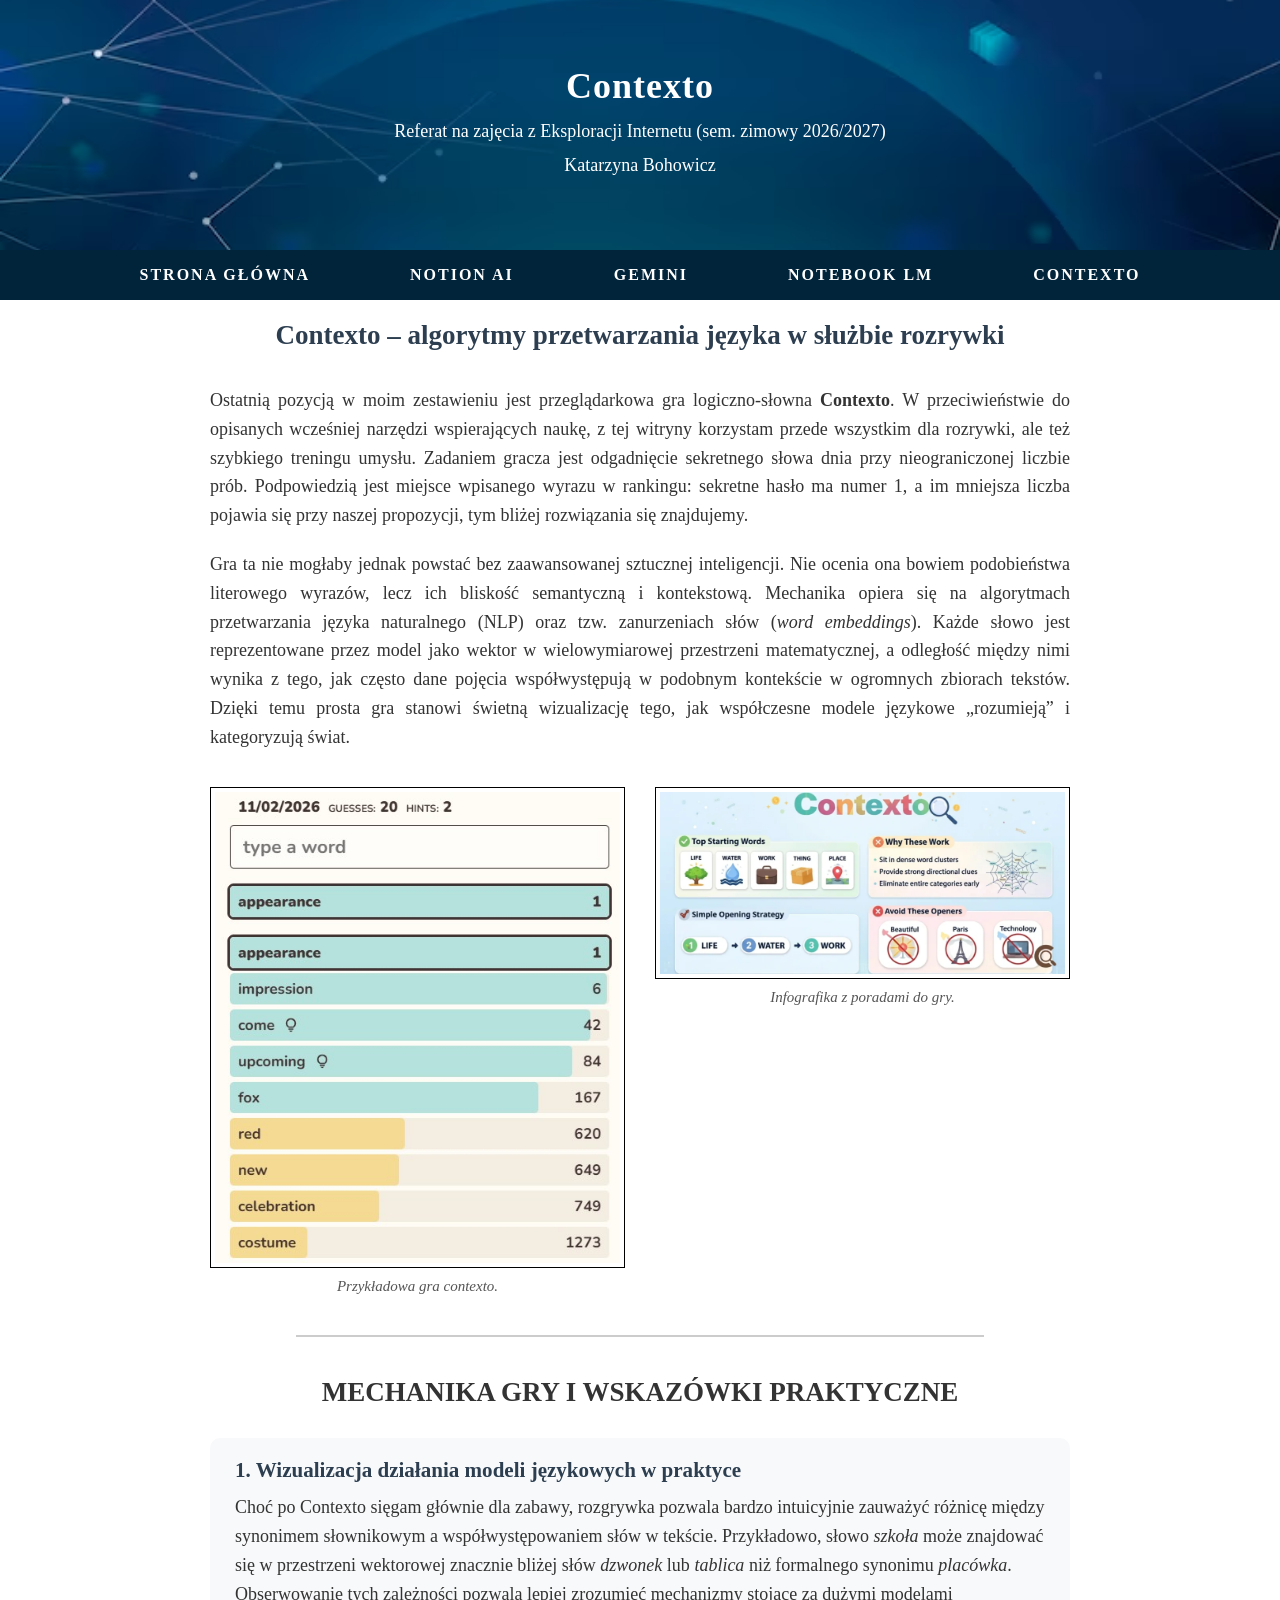
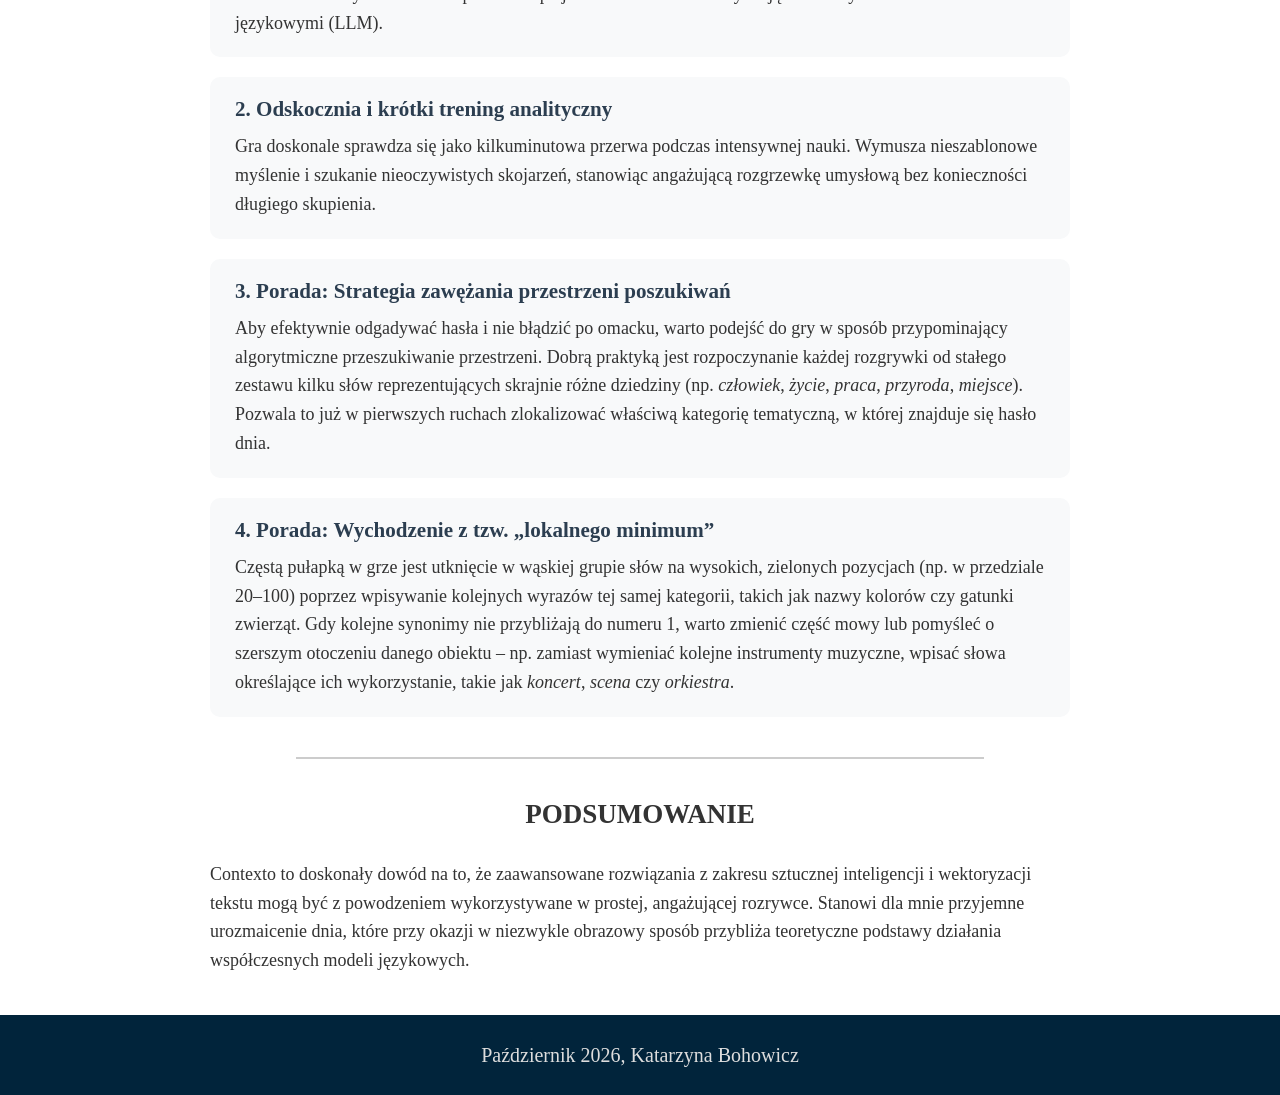
==== contexto.html @ a434a76b "Add files via upload" ====
<!DOCTYPE html>
<html lang="pl">
<head>
    <meta charset="UTF-8">
    <title>Contexto</title>
    <link rel="stylesheet" href="style.css">
</head>
<body>
<header>
    <div class="header-img">
        <div class="header-text">
            <h1>Contexto</h1>
            <p>Referat na zajęcia z Eksploracji Internetu (sem. zimowy 2026/2027)</p>
            <p>Katarzyna Bohowicz</p>
        </div>
    </div>
</header>

<nav class="nav">
    <ul>
        <li class="nav-item"><a href="index.html">Strona Główna</a></li>
        <li class="nav-item"><a href="notionai.html">Notion AI</a></li>
        <li class="nav-item"><a href="gemini.html">Gemini</a></li>
        <li class="nav-item"><a href="notebooklm.html">Notebook LM</a></li>
        <li class="nav-item"><a href="contexto.html">Contexto</a></li>
    </ul>
</nav>

<main class="content-section">
  
    <section class="intro">
        <h1>Contexto – algorytmy przetwarzania języka w służbie rozrywki</h1>
        
        <p>
            Ostatnią pozycją w moim zestawieniu jest przeglądarkowa gra logiczno-słowna <strong>Contexto</strong>. W przeciwieństwie do opisanych wcześniej narzędzi wspierających naukę, z tej witryny korzystam przede wszystkim dla rozrywki, ale też szybkiego treningu umysłu. Zadaniem gracza jest odgadnięcie sekretnego słowa dnia przy nieograniczonej liczbie prób. Podpowiedzią jest miejsce wpisanego wyrazu w rankingu: sekretne hasło ma numer 1, a im mniejsza liczba pojawia się przy naszej propozycji, tym bliżej rozwiązania się znajdujemy.
        </p>
        <p>
            Gra ta nie mogłaby jednak powstać bez zaawansowanej sztucznej inteligencji. Nie ocenia ona bowiem podobieństwa literowego wyrazów, lecz ich bliskość semantyczną i kontekstową. Mechanika opiera się na algorytmach przetwarzania języka naturalnego (NLP) oraz tzw. zanurzeniach słów (<i>word embeddings</i>). Każde słowo jest reprezentowane przez model jako wektor w wielowymiarowej przestrzeni matematycznej, a odległość między nimi wynika z tego, jak często dane pojęcia współwystępują w podobnym kontekście w ogromnych zbiorach tekstów. Dzięki temu prosta gra stanowi świetną wizualizację tego, jak współczesne modele językowe „rozumieją” i kategoryzują świat.
        </p>

        <!-- Pozioma galeria zdjęć pod tekstem -->

        <div class="inline-gallery">
            <figure class="inline-gallery-item">
                <img src="contextogra.jpg" class="styled-image">
                <figcaption>Przykładowa gra contexto.</figcaption>
            </figure>
            <figure class="inline-gallery-item">
                <img src="contextoopening.jpg" class="styled-image">
                <figcaption>Infografika z poradami do gry.</figcaption>
            </figure>
        </div>
    </section>

    <hr class="divider">

    <section class="examples">
        <h2>Mechanika gry i wskazówki praktyczne</h2>
        
        <div class="example-card">
            <h3>1. Wizualizacja działania modeli językowych w praktyce</h3>
            <p>Choć po Contexto sięgam głównie dla zabawy, rozgrywka pozwala bardzo intuicyjnie zauważyć różnicę między synonimem słownikowym a współwystępowaniem słów w tekście. Przykładowo, słowo <i>szkoła</i> może znajdować się w przestrzeni wektorowej znacznie bliżej słów <i>dzwonek</i> lub <i>tablica</i> niż formalnego synonimu <i>placówka</i>. Obserwowanie tych zależności pozwala lepiej zrozumieć mechanizmy stojące za dużymi modelami językowymi (LLM).</p>
        </div>

        <div class="example-card">
            <h3>2. Odskocznia i krótki trening analityczny</h3>
            <p>Gra doskonale sprawdza się jako kilkuminutowa przerwa podczas intensywnej nauki. Wymusza nieszablonowe myślenie i szukanie nieoczywistych skojarzeń, stanowiąc angażującą rozgrzewkę umysłową bez konieczności długiego skupienia.</p>
        </div>

        <div class="example-card">
            <h3>3. Porada: Strategia zawężania przestrzeni poszukiwań</h3>
            <p>Aby efektywnie odgadywać hasła i nie błądzić po omacku, warto podejść do gry w sposób przypominający algorytmiczne przeszukiwanie przestrzeni. Dobrą praktyką jest rozpoczynanie każdej rozgrywki od stałego zestawu kilku słów reprezentujących skrajnie różne dziedziny (np. <i>człowiek</i>, <i>życie</i>, <i>praca</i>, <i>przyroda</i>, <i>miejsce</i>). Pozwala to już w pierwszych ruchach zlokalizować właściwą kategorię tematyczną, w której znajduje się hasło dnia.</p>
        </div>

        <div class="example-card">
            <h3>4. Porada: Wychodzenie z tzw. „lokalnego minimum”</h3>
            <p>Częstą pułapką w grze jest utknięcie w wąskiej grupie słów na wysokich, zielonych pozycjach (np. w przedziale 20–100) poprzez wpisywanie kolejnych wyrazów tej samej kategorii, takich jak nazwy kolorów czy gatunki zwierząt. Gdy kolejne synonimy nie przybliżają do numeru 1, warto zmienić część mowy lub pomyśleć o szerszym otoczeniu danego obiektu – np. zamiast wymieniać kolejne instrumenty muzyczne, wpisać słowa określające ich wykorzystanie, takie jak <i>koncert</i>, <i>scena</i> czy <i>orkiestra</i>.</p>
        </div>
    </section>

    <hr class="divider">

    <section class="summary">
        <h2>Podsumowanie</h2>
        <p>Contexto to doskonały dowód na to, że zaawansowane rozwiązania z zakresu sztucznej inteligencji i wektoryzacji tekstu mogą być z powodzeniem wykorzystywane w prostej, angażującej rozrywce. Stanowi dla mnie przyjemne urozmaicenie dnia, które przy okazji w niezwykle obrazowy sposób przybliża teoretyczne podstawy działania współczesnych modeli językowych.</p>
    </section>

</main>

<footer>
    <p>Październik 2026, Katarzyna Bohowicz</p>
</footer>
</body>
</html>
---- style.css ----
* {
  box-sizing: border-box;
  margin: 0;
  padding: 0;
}

body {
  font-family: 'Cambria', Georgia, serif;
  font-size: 18px;
  color: #333;
}

/* =========================================
   1. NAGŁÓWEK (HEADER) I NAWIGACJA
   ========================================= */
.header-img {
  position: relative;
  height: 250px;
  background-image: url('background.jpg');
  background-size: cover;
  background-position: 0 50%;
}

.header-text {
  position: absolute;
  text-align: center;
  top: 50%;
  left: 50%;
  transform: translate(-50%, -50%);
  color: #fff;
  z-index: 5;
  width: 90%;
}

.header-text h1 {
  margin-bottom: 10px;
  letter-spacing: 1px;
}

.header-text p {
  margin-bottom: 5px;
}

.nav {
  height: 50px;
  background-color: #01243b;
  text-align: center;
  line-height: 50px;
  font-size: 0;
}

.nav-item {
  display: inline-block;
}

.nav-item a {
  padding: 0 50px;
  color: #fff;
  text-decoration: none;
  text-transform: uppercase;
  font-weight: bold;
  font-size: 16px;
  letter-spacing: 2px;
  transition: color 0.3s;
}

.nav-item a:hover {
  color: #69b7f7;
}

/* =========================================
   2. USTAWIENIA GŁÓWNE I TYPOGRAFIA
   ========================================= */
main {
  margin: 50px auto;
  max-width: 1200px;
  width: 90%;
}

main h2 {
  margin-bottom: 30px;
  text-transform: uppercase;
  text-align: center;
}

p {
  margin-bottom: 20px;
  line-height: 1.6;
}

.divider {
  border: none;
  border-top: 2px solid #cccccc;
  margin: 40px auto;
  width: 80%;
}

/* =========================================
   3. STRONA GŁÓWNA (WSTĘP I KAFELKI)
   ========================================= */
.introduction {
  text-align: justify;
  margin: 10px auto;
  max-width: 900px;
}

.ai-gallery-section {
  text-align: center;
  margin: 40px auto;
}

.gallery-grid {
  display: flex;
  justify-content: center;
  gap: 25px;
  flex-wrap: wrap;
  margin-top: 20px;
}

.gallery-item {
  text-decoration: none;
  color: #333;
  background-color: #f9f9f9;
  border-radius: 12px;
  padding: 15px;
  box-shadow: 0 4px 8px rgba(0, 0, 0, 0.1);
  transition: transform 0.3s ease, box-shadow 0.3s ease;
}

.gallery-item img {
  width: 220px;
  height: 150px;
  object-fit: cover;
  border-radius: 8px;
}

.gallery-item h3 {
  margin: 15px 0 0 0;
  font-size: 20px;
}

.gallery-item:hover {
  transform: scale(1.05);
  box-shadow: 0 10px 15px rgba(0, 0, 0, 0.15);
}

/* =========================================
   4. PODSTRONY REFERATU I GALERIA W TEKŚCIE
   ========================================= */
.content-section {
  max-width: 900px;
  margin: 0 auto;
  padding: 20px;
}

.intro p {
  text-align: justify;
}

.intro h1 {
  text-align: center;
  color: #2c3e50;
  margin-bottom: 35px;
}

/* Nowa, pozioma galeria na zrzuty ekranu pod tekstem */
.inline-gallery {
  display: flex;
  justify-content: center;
  align-items: flex-start;
  gap: 30px;
  margin: 35px 0 15px 0;
  flex-wrap: wrap;
}

.inline-gallery-item {
  flex: 1;
  min-width: 280px;
  max-width: 420px;
  text-align: center;
}

.styled-image {
  display: block;
  margin: 0 auto;
  border: 1px solid #000;
  max-width: 100%;
  height: auto;
  padding: 4px;
  background-color: #fff;
}

.inline-gallery-item figcaption {
  margin-top: 10px;
  font-size: 15px;
  color: #555;
  font-style: italic;
}

.example-card {
  background-color: #f8f9fa;
  padding: 20px 25px;
  margin-bottom: 20px;
  border-radius: 10px;
}

.example-card h3 {
  margin-top: 0;
  margin-bottom: 10px;
  color: #2c3e50;
}

.example-card p {
  margin-bottom: 0;
}

/* =========================================
   5. STOPKA (FOOTER)
   ========================================= */
footer {
  height: 80px;
  color: #ddd;
  background-color: #01243b;
  text-align: center;
  font-size: 20px;
}

footer p {
  margin-bottom: 0;
  line-height: 80px;
}
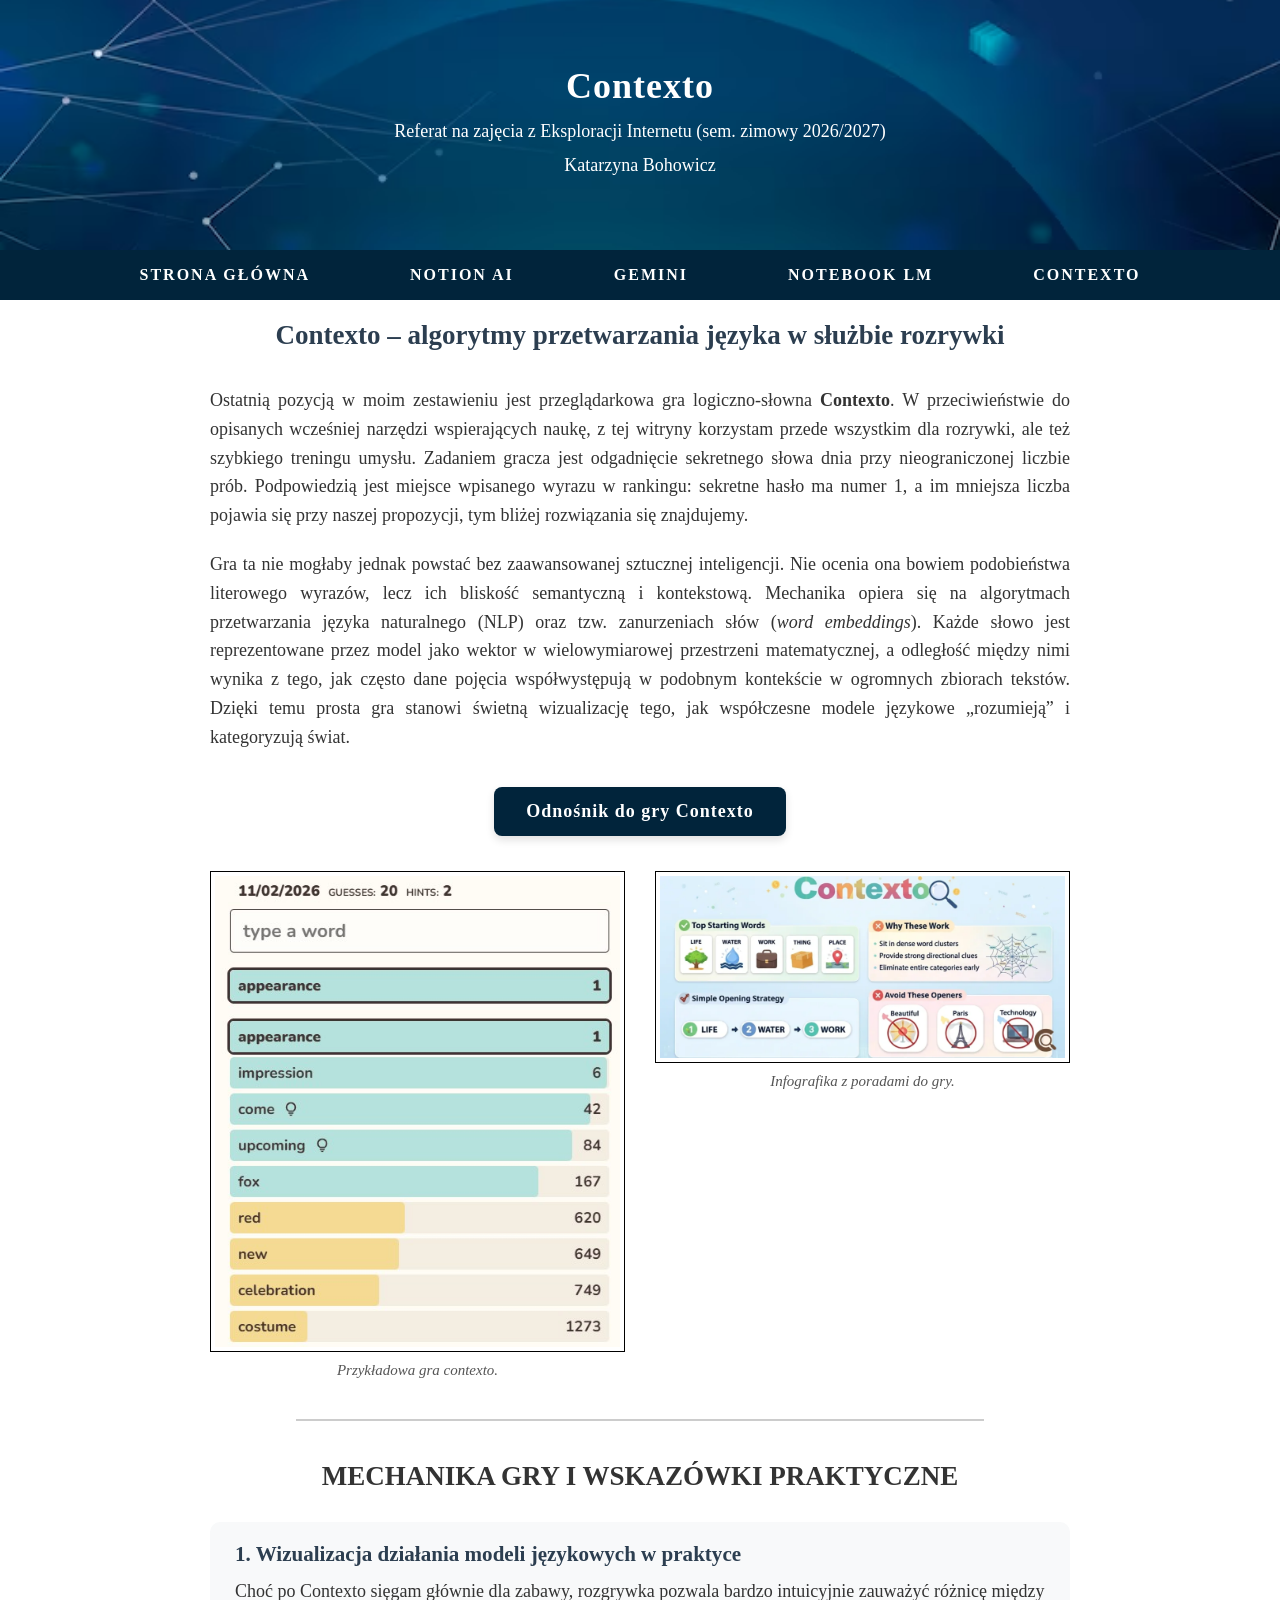
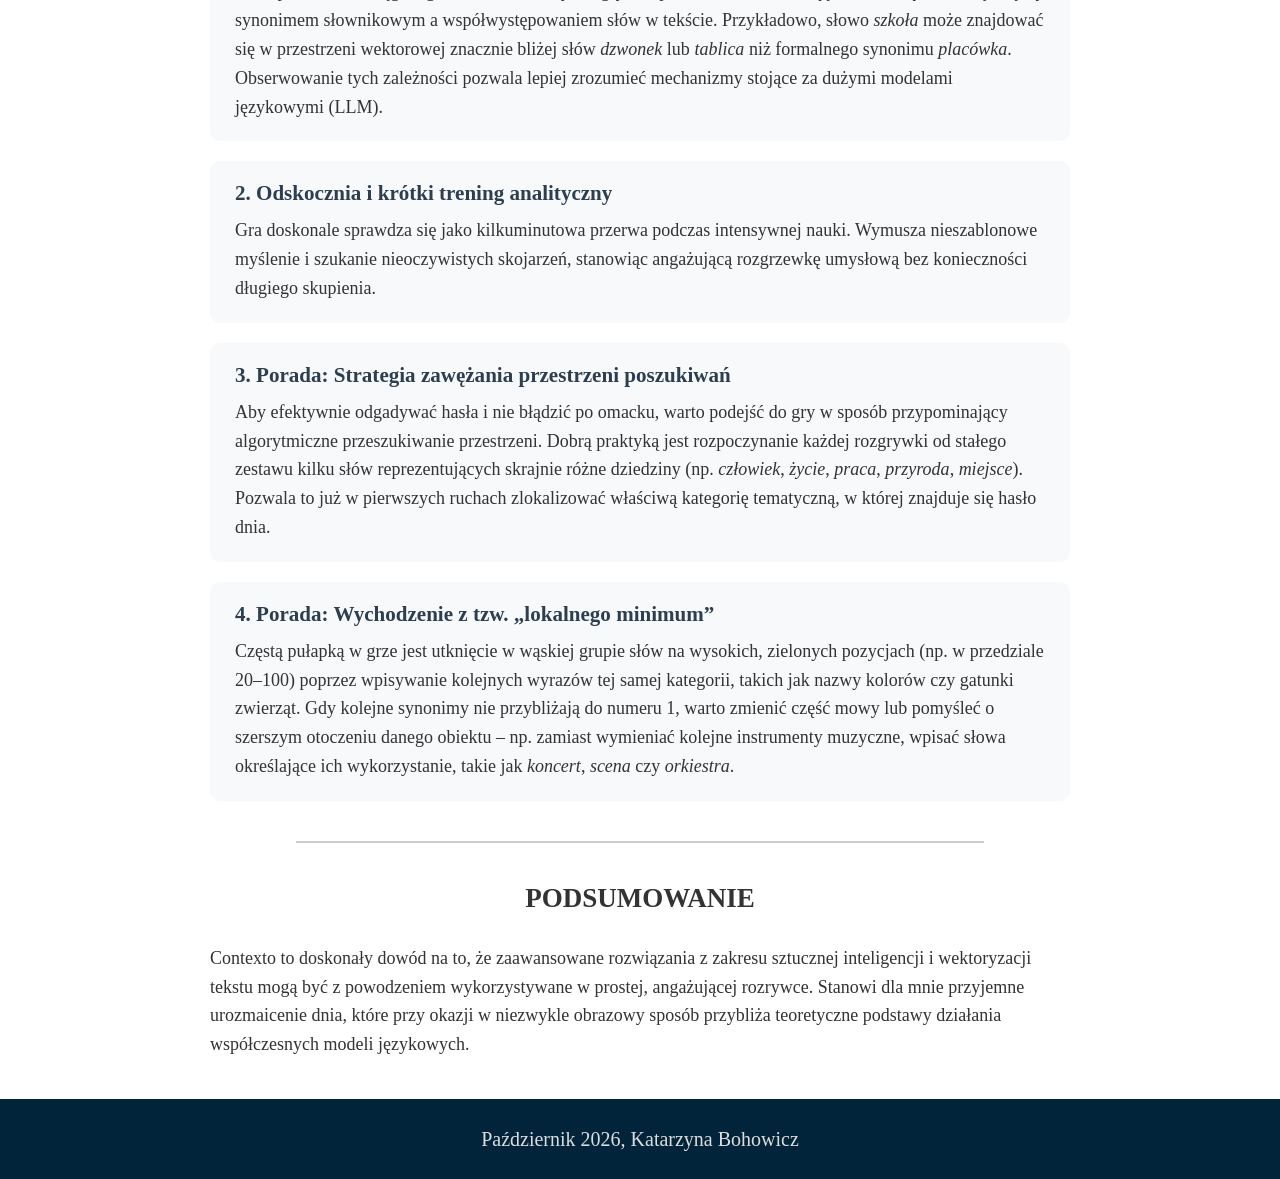
==== commit 52f6e81e: "Update contexto.html" ====
--- a/contexto.html
+++ b/contexto.html
@@ -37,9 +37,12 @@
         <p>
             Gra ta nie mogłaby jednak powstać bez zaawansowanej sztucznej inteligencji. Nie ocenia ona bowiem podobieństwa literowego wyrazów, lecz ich bliskość semantyczną i kontekstową. Mechanika opiera się na algorytmach przetwarzania języka naturalnego (NLP) oraz tzw. zanurzeniach słów (<i>word embeddings</i>). Każde słowo jest reprezentowane przez model jako wektor w wielowymiarowej przestrzeni matematycznej, a odległość między nimi wynika z tego, jak często dane pojęcia współwystępują w podobnym kontekście w ogromnych zbiorach tekstów. Dzięki temu prosta gra stanowi świetną wizualizację tego, jak współczesne modele językowe „rozumieją” i kategoryzują świat.
         </p>
-
-        <!-- Pozioma galeria zdjęć pod tekstem -->
-
+        
+        <div class="button-container">
+            <a href="https://contexto.me/" target="_blank" rel="noopener noreferrer" class="external-btn">
+                Odnośnik do gry Contexto
+            </a>
+        </div>
         <div class="inline-gallery">
             <figure class="inline-gallery-item">
                 <img src="contextogra.jpg" class="styled-image">
@@ -91,4 +94,4 @@
     <p>Październik 2026, Katarzyna Bohowicz</p>
 </footer>
 </body>
-</html>+</html>
--- a/style.css
+++ b/style.css
@@ -144,6 +144,33 @@
   box-shadow: 0 10px 15px rgba(0, 0, 0, 0.15);
 }
 
+/* Kontener centrujący przycisk */
+.button-container {
+  text-align: center;
+  margin: 35px 0 15px 0;
+}
+
+.external-btn {
+  display: inline-block;
+  background-color: #01243b;
+  color: #fff;
+  text-decoration: none;
+  padding: 14px 32px;
+  border-radius: 8px;
+  font-size: 18px;
+  font-weight: bold;
+  letter-spacing: 1px;
+  box-shadow: 0 4px 8px rgba(0, 0, 0, 0.12);
+  transition: background-color 0.3s ease, color 0.3s ease, transform 0.2s ease, box-shadow 0.3s ease;
+}
+
+.external-btn:hover {
+  background-color: #69b7f7;
+  color: #01243b;
+  transform: translateY(-2px);
+  box-shadow: 0 6px 14px rgba(0, 0, 0, 0.18);
+}
+
 /* =========================================
    4. PODSTRONY REFERATU I GALERIA W TEKŚCIE
    ========================================= */
@@ -228,4 +255,4 @@
 footer p {
   margin-bottom: 0;
   line-height: 80px;
-}+}
